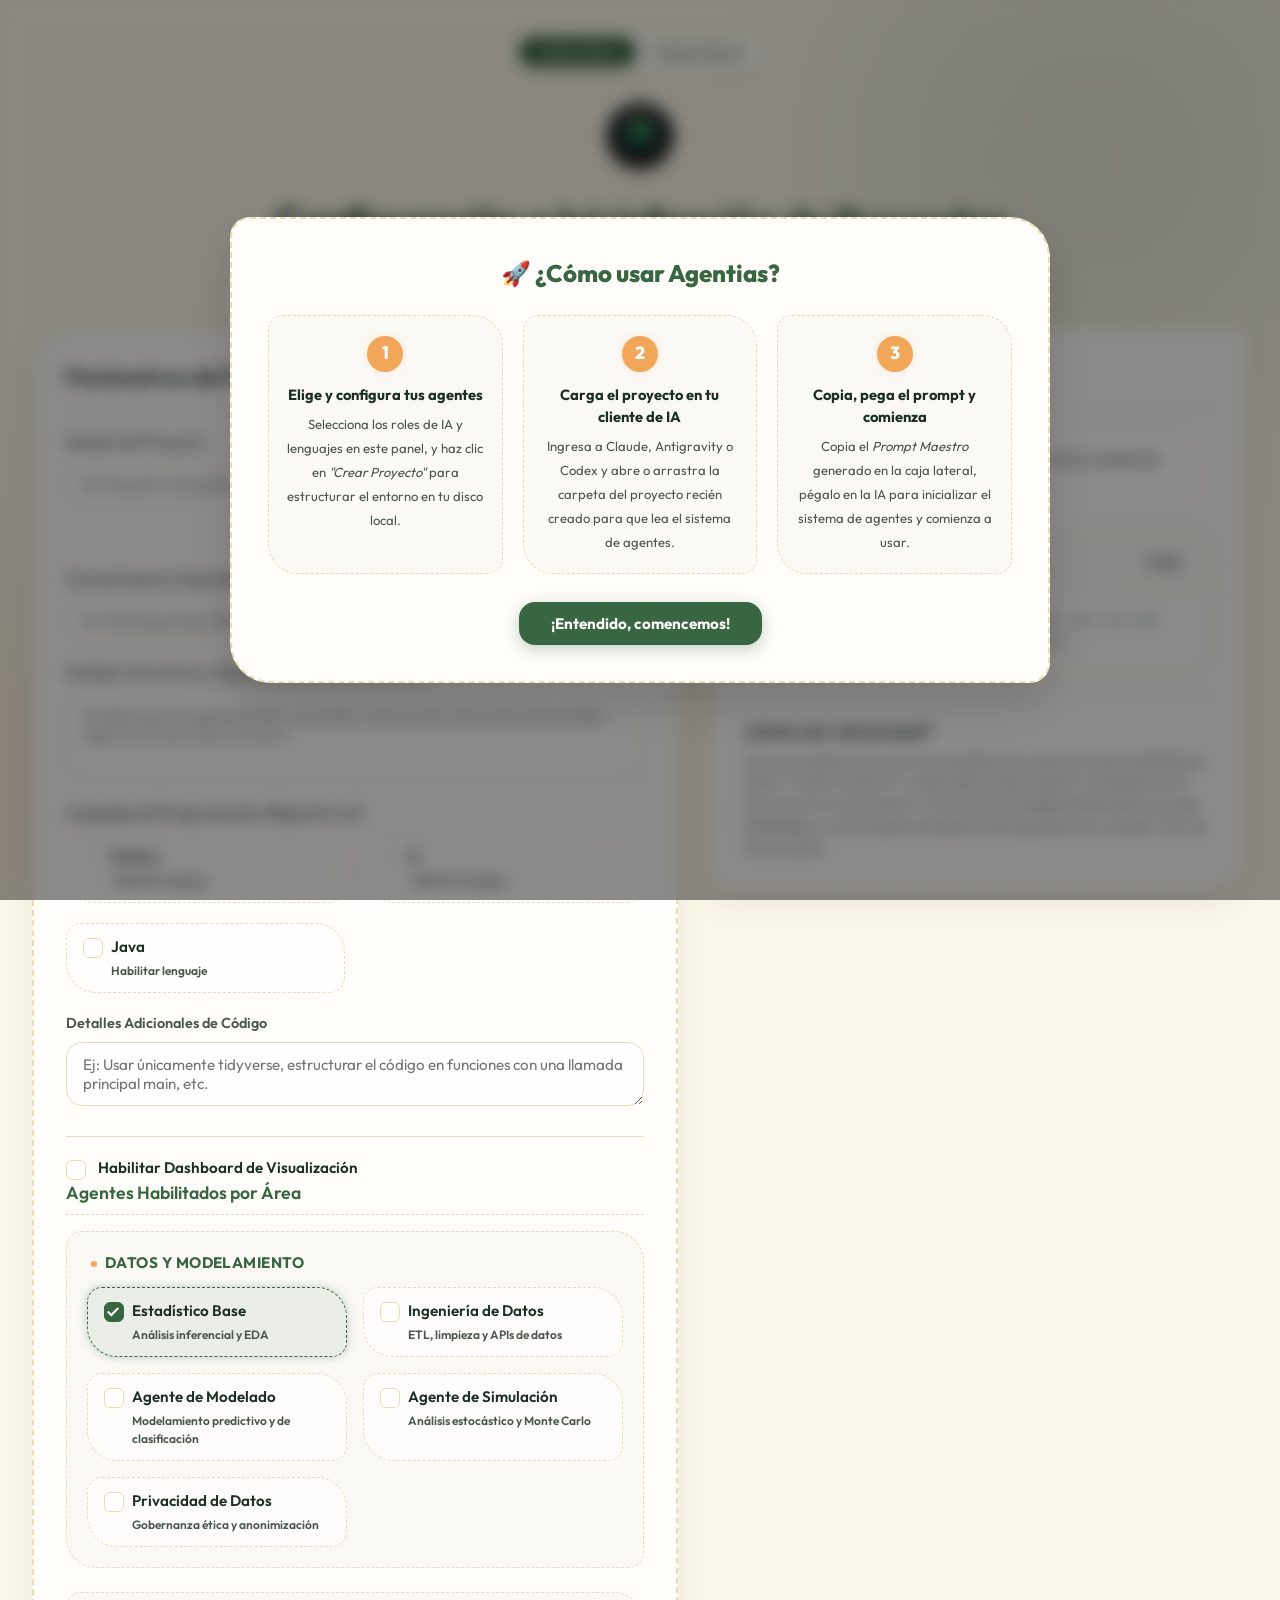
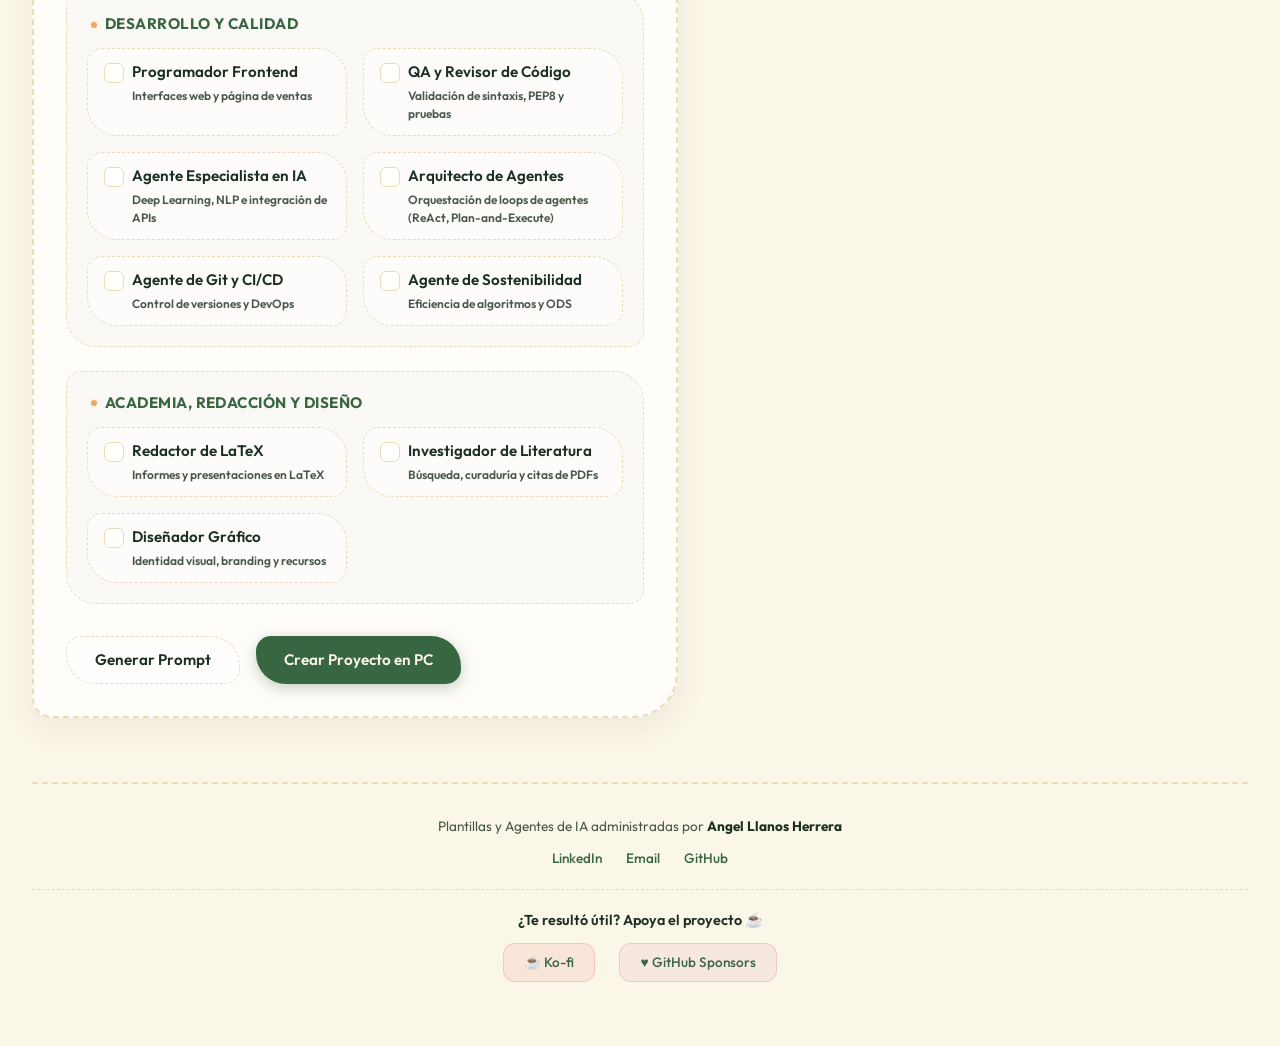
==== Agentias_Vault/Dashboard/index.html @ 869a4e35 "Agentias V3.7.0 - Marcha" ====
<!DOCTYPE html>
<html lang="es">

<head>
    <meta charset="UTF-8">
    <meta name="viewport" content="width=device-width, initial-scale=1.0">
    <title>Configurador del Sistema de Agentes e IA</title>
    <!-- Google Fonts -->
    <link rel="preconnect" href="https://fonts.googleapis.com">
    <link rel="preconnect" href="https://fonts.gstatic.com" crossorigin>
    <link
        href="https://fonts.googleapis.com/css2?family=Outfit:wght@300;400;500;600;700&family=Source+Code+Pro:wght@400;500&display=swap"
        rel="stylesheet">
    <link rel="icon" type="image/png" href="logo.png">
    <link rel="stylesheet" href="style.css">
</head>

<body>
    <div class="background-decor">
        <div class="glow-sphere sphere-1"></div>
        <div class="glow-sphere sphere-2"></div>
    </div>

    <main class="dashboard-container">
        <header class="dashboard-header animate-fade-in">
            <div class="theme-selector-container">
                <button type="button" id="btn-theme-light" class="theme-toggle-btn active">Cactus Claro</button>
                <button type="button" id="btn-theme-dark" class="theme-toggle-btn">Cactus Oscuro</button>
            </div>
            <div class="dashboard-logo-container">
                <img src="logo.png" alt="Agentias Logo" class="dashboard-logo">
            </div>
            <h1>Configuración e Inicialización de Proyectos</h1>
            <p>Diseña tu estructura de agentes, habilidades y expertises dinámicas en un solo clic.</p>
        </header>

        <div class="grid-layout">
            <!-- Columna Izquierda: Formulario -->
            <section class="card glass-card form-section animate-slide-up">
                <h2 class="section-title">Parámetros del Proyecto</h2>
                <form id="project-form">

                    <!-- Fila 1: Nombre y Ruta -->
                    <div class="form-row">
                        <div class="form-group">
                            <label for="project-name">Nombre del Proyecto</label>
                            <input type="text" id="project-name" placeholder="Ej: Proyecto_Estadistica" required>
                        </div>
                        <div class="form-group">
                            <label for="project-path">Ruta de Destino (Absoluta)</label>
                            <div class="input-with-btn">
                                <input type="text" id="project-path" placeholder="Ej: C:\Users\Usuario\Desktop"
                                    required>
                                <button type="button" id="btn-select-path" class="btn-input-action">Buscar...</button>
                            </div>
                            <span class="input-helper-text" style="font-size: 0.75rem; color: var(--text-secondary); display: block; margin-top: 0.35rem;">
                                * Nota: Si el buscador no aparece en primer plano, revisa si quedó minimizado en tu barra de tareas.
                            </span>
                        </div>
                    </div>

                    <!-- Fila 2: Área de Expertiz Dinámica -->
                    <div class="form-group">
                        <label for="area-name">Área de Expertiz Especializada (Opcional)</label>
                        <input type="text" id="area-name"
                            placeholder="Ej: Ciberseguridad, Bioquímica, Modelos Estadísticos Aplicados">
                    </div>
                    <div class="form-group">
                        <label for="area-details">Detalles, Directrices y Manuales de Referencia del Área</label>
                        <textarea id="area-details" rows="3"
                            placeholder="Detalla aquí las reglas del área, manuales, normativas o pautas clave que deba seguir la IA para este proyecto..."></textarea>
                    </div>

                    <!-- Fila 3: Configuración de Programación -->
                    <div class="form-group">
                        <label
                            style="font-size: 0.95rem; margin-bottom: 0.5rem; font-weight: 600; color: var(--text-secondary);">Lenguajes
                            de Programación (Elige de 0 a 2)</label>
                        <div class="languages-selection-container">
                            <!-- Python -->
                            <div class="lang-selection-item">
                                <div class="checkbox-wrapper">
                                    <input type="checkbox" id="lang-python" class="lang-checkbox" value="Python">
                                    <label for="lang-python">
                                        <strong>Python</strong>
                                        <span>Habilitar lenguaje</span>
                                    </label>
                                </div>
                                <div class="lang-format-group" id="format-group-python"
                                    style="display: none; margin-top: 0.5rem;">
                                    <label for="file-format-python"
                                        style="font-size: 0.75rem; margin-bottom: 0.25rem; font-weight: 600;">Formato de
                                        Archivo</label>
                                    <select id="file-format-python" class="lang-format-select">
                                        <option value=".ipynb">Jupyter Notebook (.ipynb)</option>
                                        <option value=".py">Script Puro (.py)</option>
                                    </select>
                                </div>
                            </div>

                            <!-- R -->
                            <div class="lang-selection-item">
                                <div class="checkbox-wrapper">
                                    <input type="checkbox" id="lang-r" class="lang-checkbox" value="R">
                                    <label for="lang-r">
                                        <strong>R</strong>
                                        <span>Habilitar lenguaje</span>
                                    </label>
                                </div>
                                <div class="lang-format-group" id="format-group-r"
                                    style="display: none; margin-top: 0.5rem;">
                                    <label for="file-format-r"
                                        style="font-size: 0.75rem; margin-bottom: 0.25rem; font-weight: 600;">Formato de
                                        Archivo</label>
                                    <select id="file-format-r" class="lang-format-select">
                                        <option value=".Rmd">RMarkdown (.Rmd)</option>
                                        <option value=".R">Script Puro (.R)</option>
                                    </select>
                                </div>
                            </div>

                            <!-- Java -->
                            <div class="lang-selection-item">
                                <div class="checkbox-wrapper">
                                    <input type="checkbox" id="lang-java" class="lang-checkbox" value="Java">
                                    <label for="lang-java">
                                        <strong>Java</strong>
                                        <span>Habilitar lenguaje</span>
                                    </label>
                                </div>
                            </div>
                        </div>
                    </div>

                    <div class="form-group">
                        <label for="coding-details">Detalles Adicionales de Código</label>
                        <textarea id="coding-details" rows="2"
                            placeholder="Ej: Usar únicamente tidyverse, estructurar el código en funciones con una llamada principal main, etc."></textarea>
                    </div>


                    <!-- Lógica de Dashboard Opcional -->
                    <div class="conditional-section">
                        <div class="checkbox-wrapper simple-check">
                            <input type="checkbox" id="dashboard-active">
                            <label for="dashboard-active"><strong>Habilitar Dashboard de Visualización</strong></label>
                        </div>
                        <div id="dashboard-fields" class="conditional-fields">
                            <div class="form-row">
                                <div class="form-group">
                                    <label for="dashboard-type">Tecnología de Dashboard</label>
                                    <select id="dashboard-type">
                                        <!-- Se rellenará dinámicamente según el lenguaje -->
                                        <option value="Dash">Dash (Python)</option>
                                    </select>
                                </div>
                            </div>
                        </div>
                    </div>

                    <!-- Fila 4: Selección de Agentes por Categorías -->
                    <div class="form-group agents-selection-container">
                        <label
                            style="font-size: 1.1rem; margin-bottom: 1rem; border-bottom: 1.5px dashed var(--border-color); padding-bottom: 0.5rem; color: var(--primary-color);">Agentes
                            Habilitados por Área</label>

                        <!-- Categoría 1: Datos y Modelamiento -->
                        <div class="agent-category-group">
                            <h4 class="category-group-title">Datos y Modelamiento</h4>
                            <div class="checkbox-grid">
                                <!-- Estadístico Base -->
                                <div class="checkbox-wrapper active-locked">
                                    <input type="checkbox" id="agent-stat" checked disabled>
                                    <label for="agent-stat">
                                        <strong>Estadístico Base</strong>
                                        <span>Análisis inferencial y EDA</span>
                                    </label>
                                </div>
                                <!-- Ingeniería de Datos -->
                                <div class="checkbox-wrapper">
                                    <input type="checkbox" id="agent-data-eng">
                                    <label for="agent-data-eng">
                                        <strong>Ingeniería de Datos</strong>
                                        <span>ETL, limpieza y APIs de datos</span>
                                    </label>
                                </div>
                                <!-- Agente de Modelado -->
                                <div class="checkbox-wrapper">
                                    <input type="checkbox" id="agent-model">
                                    <label for="agent-model">
                                        <strong>Agente de Modelado</strong>
                                        <span>Modelamiento predictivo y de clasificación</span>
                                    </label>
                                </div>
                                <!-- Agente de Simulación -->
                                <div class="checkbox-wrapper">
                                    <input type="checkbox" id="agent-simulation">
                                    <label for="agent-simulation">
                                        <strong>Agente de Simulación</strong>
                                        <span>Análisis estocástico y Monte Carlo</span>
                                    </label>
                                </div>
                                <!-- Privacidad de Datos -->
                                <div class="checkbox-wrapper">
                                    <input type="checkbox" id="agent-privacy">
                                    <label for="agent-privacy">
                                        <strong>Privacidad de Datos</strong>
                                        <span>Gobernanza ética y anonimización</span>
                                    </label>
                                </div>
                            </div>
                        </div>

                        <!-- Categoría 2: Desarrollo y Calidad -->
                        <div class="agent-category-group" style="margin-top: 1.5rem;">
                            <h4 class="category-group-title">Desarrollo y Calidad</h4>
                            <div class="checkbox-grid">
                                <!-- Programador Frontend -->
                                <div class="checkbox-wrapper">
                                    <input type="checkbox" id="agent-web">
                                    <label for="agent-web">
                                        <strong>Programador Frontend</strong>
                                        <span>Interfaces web y página de ventas</span>
                                    </label>
                                </div>
                                <!-- QA y Revisor de Código -->
                                <div class="checkbox-wrapper">
                                    <input type="checkbox" id="agent-qa">
                                    <label for="agent-qa">
                                        <strong>QA y Revisor de Código</strong>
                                        <span>Validación de sintaxis, PEP8 y pruebas</span>
                                    </label>
                                </div>
                                <!-- Agente Especialista en IA -->
                                <div class="checkbox-wrapper">
                                    <input type="checkbox" id="agent-ia">
                                    <label for="agent-ia">
                                        <strong>Agente Especialista en IA</strong>
                                        <span>Deep Learning, NLP e integración de APIs</span>
                                    </label>
                                </div>
                                <!-- Agente Arquitecto de Agentes -->
                                <div class="checkbox-wrapper">
                                    <input type="checkbox" id="agent-architect">
                                    <label for="agent-architect">
                                        <strong>Arquitecto de Agentes</strong>
                                        <span>Orquestación de loops de agentes (ReAct, Plan-and-Execute)</span>
                                    </label>
                                </div>
                                <!-- Agente de Git y CI/CD -->
                                <div class="checkbox-wrapper">
                                    <input type="checkbox" id="agent-git-cicd">
                                    <label for="agent-git-cicd">
                                        <strong>Agente de Git y CI/CD</strong>
                                        <span>Control de versiones y DevOps</span>
                                    </label>
                                </div>
                                <!-- Agente de Sostenibilidad -->
                                <div class="checkbox-wrapper">
                                    <input type="checkbox" id="agent-sustainability">
                                    <label for="agent-sustainability">
                                        <strong>Agente de Sostenibilidad</strong>
                                        <span>Eficiencia de algoritmos y ODS</span>
                                    </label>
                                </div>
                            </div>
                        </div>

                        <!-- Categoría 3: Academia, Redacción y Diseño -->
                        <div class="agent-category-group" style="margin-top: 1.5rem;">
                            <h4 class="category-group-title">Academia, Redacción y Diseño</h4>
                            <div class="checkbox-grid">
                                <!-- Redactor de LaTeX -->
                                <div class="checkbox-wrapper">
                                    <input type="checkbox" id="agent-latex">
                                    <label for="agent-latex">
                                        <strong>Redactor de LaTeX</strong>
                                        <span>Informes y presentaciones en LaTeX</span>
                                    </label>
                                </div>
                                <!-- Investigador de Literatura -->
                                <div class="checkbox-wrapper">
                                    <input type="checkbox" id="agent-research">
                                    <label for="agent-research">
                                        <strong>Investigador de Literatura</strong>
                                        <span>Búsqueda, curaduría y citas de PDFs</span>
                                    </label>
                                </div>
                                <!-- Diseñador Gráfico -->
                                <div class="checkbox-wrapper">
                                    <input type="checkbox" id="agent-design">
                                    <label for="agent-design">
                                        <strong>Diseñador Gráfico</strong>
                                        <span>Identidad visual, branding y recursos</span>
                                    </label>
                                </div>
                            </div>
                        </div>
                    </div>



                    <!-- Lógica Condicional: Selección de LaTeX -->
                    <div id="latex-section" class="conditional-section">
                        <label>Plantillas LaTeX a Copiar</label>
                        <div class="checkbox-grid">
                            <div class="checkbox-wrapper simple-check">
                                <input type="checkbox" id="latex-report" checked>
                                <label for="latex-report"><strong>Plantilla de Informe / Taller</strong></label>
                            </div>
                            <div class="checkbox-wrapper simple-check">
                                <input type="checkbox" id="latex-presentation">
                                <label for="latex-presentation"><strong>Plantilla de Presentación</strong></label>
                            </div>
                        </div>
                    </div>

                    <!-- Lógica Condicional: Arquitecto de Agentes (Solo si está activo) -->
                    <div id="architect-section" class="conditional-section">
                        <h3 class="section-title"
                            style="font-size: 1.1rem; border-bottom: none; margin-bottom: 0.5rem; padding-bottom: 0;">
                            Configuración de Orquestador de Loops</h3>
                        <div class="form-row">
                            <div class="form-group">
                                <label for="architect-loop-pattern">Patrón de Loop Activo</label>
                                <select id="architect-loop-pattern">
                                    <option value="Directo">Desactivado (Conversación Directa)</option>
                                    <option value="ReAct">ReAct (Pensamiento -> Acción -> Observación)</option>
                                    <option value="Plan-and-Execute">Plan-and-Execute (Planificar -> Ejecutar ->
                                        Refinar)</option>
                                    <option value="Supervisor-Evaluador">Supervisor + Evaluador (Garantía de Calidad
                                        Iterativa)</option>
                                </select>
                            </div>
                        </div>
                    </div>

                    <!-- Lógica Condicional: Modelos (Solo si el agente de modelado está activo) -->
                    <div id="modelado-section" class="conditional-section">
                        <div class="form-group">
                            <label for="modelado-models">Modelos Específicos a Utilizar</label>
                            <input type="text" id="modelado-models"
                                placeholder="Ej: XGBoost, Random Forest (separados por coma)"
                                value="XGBoost, Random Forest, LightGBM, Redes Neuronales">
                        </div>
                        <div class="form-group">
                            <label>Extensiones del Modelo</label>
                            <div class="checkbox-grid">
                                <div class="checkbox-wrapper simple-check">
                                    <input type="checkbox" id="agent-xai">
                                    <label for="agent-xai">
                                        <strong>Agente de Explicabilidad (XAI)</strong>
                                        <span>SHAP, LIME y relevancia</span>
                                    </label>
                                </div>
                                <div class="checkbox-wrapper simple-check">
                                    <input type="checkbox" id="agent-mlops">
                                    <label for="agent-mlops">
                                        <strong>Agente de MLOps</strong>
                                        <span>Empaquetado y APIs (Docker)</span>
                                    </label>
                                </div>
                            </div>
                        </div>
                    </div>

                    <!-- Lógica Condicional: Optuna (Solo si el agente de modelado está activo) -->
                    <div id="optuna-section" class="conditional-section">
                        <div class="checkbox-wrapper simple-check">
                            <input type="checkbox" id="optuna-active">
                            <label for="optuna-active"><strong>Activar Optimización con Optuna</strong></label>
                        </div>
                        <div id="optuna-fields" class="conditional-fields">
                            <div class="form-group">
                                <label for="optuna-details">Modelos Específicos y Lógica de Optimización</label>
                                <textarea id="optuna-details" rows="2"
                                    placeholder="Especifica los modelos (ej: XGBoost, Random Forest) y la métrica objetivo (ej: RMSE, accuracy, CV folds) a optimizar..."></textarea>
                            </div>
                        </div>
                    </div>





                    <!-- Fila 5: Botones de Acción -->
                    <div class="button-group">
                        <button type="button" id="btn-generate" class="btn btn-secondary">Generar Prompt</button>
                        <button type="submit" id="btn-create" class="btn btn-primary">Crear Proyecto en PC</button>
                    </div>
                </form>
            </section>

            <!-- Columna Derecha: Output y Prompt -->
            <section class="card glass-card output-section animate-slide-up-delayed">
                <h2 class="section-title">Resultado y Prompt Maestro</h2>

                <!-- Notificación del Sistema -->
                <div id="status-notification" class="notification info">
                    <p>Completa el formulario y genera el prompt o crea la carpeta de proyecto.</p>
                </div>

                <div class="prompt-box-wrapper">
                    <div class="prompt-header">
                        <span>Prompt de Activación consolidado para la IA:</span>
                        <button id="btn-copy" class="btn btn-tiny">Copiar</button>
                    </div>
                    <pre id="prompt-output"
                        class="prompt-code">El prompt maestro se visualizará aquí una vez que definas los parámetros de tu proyecto...</pre>
                </div>

                <div class="explanation-notes">
                    <h3>¿Cómo usar este prompt?</h3>
                    <p>Una vez creada la estructura de carpetas de tu nuevo proyecto (mediante el botón *"Crear
                        Proyecto"*), copia este prompt maestro y envíaselo a la IA para iniciar la conversación. La IA
                        asumirá inmediatamente todos los roles, habilidades y conocimientos de expertiz almacenados en
                        tu carpeta `/IA/` de forma nativa.</p>
                </div>
            </section>
        </div>
    </main>

    <footer class="dashboard-footer animate-fade-in">
        <p>Plantillas y Agentes de IA administradas por <strong>Angel Llanos Herrera</strong></p>
        <div class="dashboard-footer-links">
            <a href="https://www.linkedin.com/in/angel-llanos/" target="_blank">LinkedIn</a>
            <a href="mailto:angel.llanos.herrera@gmail.com">Email</a>
            <a href="https://github.com/AngelTLH" target="_blank">GitHub</a>
        </div>
        <div class="dashboard-footer-donate">
            <p>¿Te resultó útil? Apoya el proyecto ☕</p>
            <div class="dashboard-footer-links">
                <a href="https://ko-fi.com/angelllanos" target="_blank" class="donate-btn donate-kofi">☕ Ko-fi</a>
                <a href="https://github.com/sponsors/AngelTLH" target="_blank" class="donate-btn donate-github">♥ GitHub
                    Sponsors</a>
            </div>
        </div>
    </footer>

    <!-- Modal de Bienvenida con Guía de 3 Pasos -->
    <div id="welcome-modal" class="modal-overlay">
        <div class="modal-container">
            <h2 class="modal-title">🚀 ¿Cómo usar Agentias?</h2>
            <div class="modal-steps">
                <div class="modal-step">
                    <div class="modal-step-number">1</div>
                    <div class="modal-step-text">
                        <strong>Elige y configura tus agentes</strong>
                        <span>Selecciona los roles de IA y lenguajes en este panel, y haz clic en <em>"Crear
                                Proyecto"</em> para estructurar el entorno en tu disco local.</span>
                    </div>
                </div>
                <div class="modal-step">
                    <div class="modal-step-number">2</div>
                    <div class="modal-step-text">
                        <strong>Carga el proyecto en tu cliente de IA</strong>
                        <span>Ingresa a Claude, Antigravity o Codex y abre o arrastra la carpeta del proyecto recién
                            creado para que lea el sistema de agentes.</span>
                    </div>
                </div>
                <div class="modal-step">
                    <div class="modal-step-number">3</div>
                    <div class="modal-step-text">
                        <strong>Copia, pega el prompt y comienza</strong>
                        <span>Copia el <em>Prompt Maestro</em> generado en la caja lateral, pégalo en la IA para
                            inicializar el sistema de agentes y comienza a usar.</span>
                    </div>
                </div>
            </div>
            <div class="modal-footer">
                <button id="btn-close-modal" class="modal-btn">¡Entendido, comencemos!</button>
            </div>
        </div>
    </div>

    <script src="app.js"></script>
</body>

</html>
---- Agentias_Vault/Dashboard/style.css ----
/* --- SISTEMA DE DISEÑO --- */
:root {
    /* Por defecto: Lichen Spores (Claro) */
    --bg-color: #faf6e8;
    --card-bg: #fffdfa;
    --border-color: #e8ddb5;
    --text-primary: #1b3022;
    --text-secondary: #49584b;
    
    --primary-color: #386641;
    --primary-glow: rgba(56, 102, 65, 0.3);
    --accent-color: #f2a65a;
    --accent-glow: rgba(242, 166, 90, 0.2);
    
    --success-color: #2d6a4f;
    --error-color: #bc4749;
    --info-color: #b58900;
    
    --input-bg: rgba(255, 255, 255, 0.8);
    --input-text: #1b3022;
    --checkbox-bg: rgba(255, 255, 255, 0.5);
    --checkbox-active-bg: rgba(56, 102, 65, 0.08);
    --shadow-color: rgba(90, 80, 60, 0.08);
    --header-gradient: linear-gradient(135deg, #1b3022 0%, #386641 100%);
    --prompt-bg: #fffdfa;
    --prompt-text: #386641;
    
    --font-sans: 'Outfit', sans-serif;
    --font-mono: 'Source Code Pro', monospace;
    
    --border-radius: 40px 15px 45px 20px;
    --transition-smooth: all 0.3s cubic-bezier(0.16, 1, 0.3, 1);
}

/* --- RESET Y BASE --- */
* {
    box-sizing: border-box;
    margin: 0;
    padding: 0;
}

body {
    background-color: var(--bg-color);
    color: var(--text-primary);
    font-family: var(--font-sans);
    line-height: 1.5;
    min-height: 100vh;
    padding: 2rem;
    overflow-x: hidden;
    position: relative;
    transition: background-color 0.5s ease, color 0.3s ease;
}

/* Decoraciones de fondo */
.background-decor {
    position: fixed;
    top: 0;
    left: 0;
    width: 100%;
    height: 100%;
    z-index: -1;
    overflow: hidden;
    pointer-events: none;
}

.glow-sphere {
    position: absolute;
    border-radius: 50%;
    filter: blur(120px);
    opacity: 0.25;
}

.sphere-1 {
    width: 500px;
    height: 500px;
    background: radial-gradient(circle, var(--primary-color) 0%, transparent 70%);
    top: -10%;
    right: -5%;
}

.sphere-2 {
    width: 600px;
    height: 600px;
    background: radial-gradient(circle, var(--accent-color) 0%, transparent 70%);
    bottom: -20%;
    left: -10%;
}

/* --- CONTENEDOR PRINCIPAL --- */
.dashboard-container {
    max-width: 1300px;
    margin: 0 auto;
}

.dashboard-header {
    margin-bottom: 2.5rem;
    text-align: center;
}

.dashboard-logo-container {
    margin-bottom: 1rem;
    display: flex;
    justify-content: center;
}

.dashboard-logo {
    width: 80px;
    height: 80px;
    object-fit: contain;
    border-radius: 50%;
    border: 2px dashed var(--border-color);
    padding: 4px;
    background: var(--card-bg);
    box-shadow: 0 4px 15px var(--shadow-color);
    transition: var(--transition-smooth);
}

.dashboard-logo:hover {
    transform: rotate(15deg) scale(1.05);
    border-color: var(--primary-color);
    box-shadow: 0 6px 20px var(--primary-glow);
}

/* --- SELECTOR DE TEMA --- */
.theme-selector-container {
    display: inline-flex;
    background: var(--checkbox-bg);
    border: 1.5px dashed var(--border-color);
    border-radius: 30px;
    padding: 0.25rem;
    margin-bottom: 1.5rem;
    box-shadow: 0 4px 10px rgba(0, 0, 0, 0.05);
}

.theme-toggle-btn {
    font-family: var(--font-sans);
    font-size: 0.8rem;
    font-weight: 600;
    padding: 0.45rem 1.25rem;
    border-radius: 20px;
    border: none;
    background: transparent;
    color: var(--text-secondary);
    cursor: pointer;
    transition: var(--transition-smooth);
}

.theme-toggle-btn.active {
    background: var(--primary-color);
    color: var(--bg-color);
}

.dashboard-header h1 {
    font-size: 2.5rem;
    font-weight: 700;
    letter-spacing: -0.03em;
    background: var(--header-gradient);
    -webkit-background-clip: text;
    -webkit-text-fill-color: transparent;
    margin-bottom: 0.5rem;
}

.dashboard-header p {
    color: var(--text-secondary);
    font-size: 1.1rem;
}

.grid-layout {
    display: grid;
    grid-template-columns: 1.2fr 1fr;
    gap: 2rem;
    align-items: start;
}

@media (max-width: 1024px) {
    .grid-layout {
        grid-template-columns: 1fr;
    }
}

/* --- ESTILO DE TARJETAS (BIO-TECH ORGANIC) --- */
.card {
    background: var(--card-bg);
    border: 2.5px dashed var(--border-color);
    border-radius: var(--border-radius);
    padding: 2rem;
    box-shadow: 0 10px 30px var(--shadow-color);
    backdrop-filter: blur(16px);
    -webkit-backdrop-filter: blur(16px);
    transition: var(--transition-smooth);
}

.section-title {
    font-size: 1.4rem;
    font-weight: 600;
    margin-bottom: 1.5rem;
    border-bottom: 2px dashed var(--border-color);
    padding-bottom: 0.75rem;
    color: var(--text-primary);
}

/* --- FORMULARIO Y CONTROLES --- */
.form-group {
    margin-bottom: 1.25rem;
}

.form-row {
    display: grid;
    grid-template-columns: 1fr 1fr;
    gap: 1.25rem;
}

@media (max-width: 640px) {
    .form-row {
        grid-template-columns: 1fr;
    }
}

label {
    display: block;
    font-size: 0.9rem;
    font-weight: 600;
    margin-bottom: 0.5rem;
    color: var(--text-secondary);
}

input[type="text"],
select,
textarea {
    width: 100%;
    background: var(--input-bg);
    border: 1.5px solid var(--border-color);
    border-radius: 16px;
    padding: 0.75rem 1rem;
    color: var(--input-text);
    font-family: var(--font-sans);
    font-size: 0.95rem;
    transition: var(--transition-smooth);
}

input[type="text"]:focus,
select:focus,
textarea:focus {
    outline: none;
    border-color: var(--primary-color);
    box-shadow: 0 0 0 3px var(--primary-glow);
    background: var(--card-bg);
}

textarea {
    resize: vertical;
}

/* --- CHECKBOX GRID --- */
.checkbox-grid {
    display: grid;
    grid-template-columns: repeat(auto-fill, minmax(220px, 1fr));
    gap: 1rem;
    margin-top: 0.5rem;
}

.checkbox-wrapper {
    position: relative;
    display: flex;
    align-items: flex-start;
    background: var(--checkbox-bg);
    border: 1.5px dashed var(--border-color);
    border-radius: 15px 30px;
    padding: 0.75rem 1rem;
    cursor: pointer;
    transition: var(--transition-smooth);
}

.checkbox-wrapper:hover {
    border-color: var(--primary-color);
    background: var(--card-bg);
}

.checkbox-wrapper input[type="checkbox"] {
    position: absolute;
    opacity: 0;
    cursor: pointer;
    height: 0;
    width: 0;
}

.checkbox-wrapper label {
    display: flex;
    flex-direction: column;
    margin-bottom: 0;
    cursor: pointer;
    padding-left: 1.75rem;
    position: relative;
    user-select: none;
}

/* Indicador personalizado del checkbox */
.checkbox-wrapper label::before {
    content: '';
    position: absolute;
    left: 0;
    top: 2px;
    height: 18px;
    width: 18px;
    background: var(--input-bg);
    border: 1.5px solid var(--border-color);
    border-radius: 6px;
    transition: var(--transition-smooth);
}

.checkbox-wrapper input[type="checkbox"]:checked ~ label::before {
    background-color: var(--primary-color);
    border-color: var(--primary-color);
}

.checkbox-wrapper label::after {
    content: '';
    position: absolute;
    left: 6px;
    top: 5px;
    width: 4px;
    height: 9px;
    border: solid #ffffff;
    border-width: 0 2px 2px 0;
    transform: rotate(45deg) scale(0);
    transition: var(--transition-smooth);
}

.checkbox-wrapper input[type="checkbox"]:checked ~ label::after {
    transform: rotate(45deg) scale(1);
}

.checkbox-wrapper label strong {
    font-size: 0.95rem;
    font-weight: 600;
    color: var(--text-primary);
}

.checkbox-wrapper label span {
    font-size: 0.75rem;
    color: var(--text-secondary);
    margin-top: 0.2rem;
}

/* Efecto cuando está seleccionado */
.checkbox-wrapper:has(input[type="checkbox"]:checked) {
    border-color: var(--primary-color);
    background: var(--checkbox-active-bg);
    box-shadow: 0 0 10px var(--primary-glow);
}

/* Agente estadístico bloqueado activo */
.checkbox-wrapper.active-locked {
    border-color: var(--primary-color);
    background: var(--checkbox-active-bg);
    cursor: not-allowed;
}
.checkbox-wrapper.active-locked label::before {
    background-color: var(--primary-color);
    border-color: var(--primary-color);
}
.checkbox-wrapper.active-locked label::after {
    transform: rotate(45deg) scale(1);
}

/* --- SECCIONES CONDICIONALES --- */
.conditional-section {
    border-top: 1px solid var(--border-color);
    padding-top: 1.25rem;
    margin-top: 1.5rem;
}

.checkbox-wrapper.simple-check {
    border: none;
    background: transparent;
    padding: 0;
}
.checkbox-wrapper.simple-check label {
    padding-left: 2rem;
}
.checkbox-wrapper.simple-check label::before {
    top: 3px;
}
.checkbox-wrapper.simple-check label::after {
    top: 6px;
    left: 6px;
}
.checkbox-wrapper.simple-check:hover {
    background: transparent;
}

.conditional-fields {
    max-height: 0;
    overflow: hidden;
    opacity: 0;
    transition: all 0.4s cubic-bezier(0.16, 1, 0.3, 1);
    margin-top: 0;
}

.conditional-fields.show {
    max-height: 200px;
    opacity: 1;
    margin-top: 1rem;
}

/* --- BOTONES --- */
.button-group {
    display: flex;
    gap: 1rem;
    margin-top: 2rem;
}

.btn {
    font-family: var(--font-sans);
    font-size: 0.95rem;
    font-weight: 600;
    padding: 0.85rem 1.75rem;
    border-radius: 8px;
    border: none;
    cursor: pointer;
    transition: var(--transition-smooth);
}

.btn-primary {
    background: var(--primary-color);
    color: var(--bg-color);
    box-shadow: 0 4px 15px var(--primary-glow);
    border-radius: 15px 30px;
}

.btn-primary:hover {
    transform: translateY(-2px);
    box-shadow: 0 6px 20px var(--primary-glow);
}

.btn-secondary {
    background: var(--checkbox-bg);
    color: var(--text-primary);
    border: 1.5px dashed var(--border-color);
    border-radius: 15px 30px;
}

.btn-secondary:hover {
    background: var(--card-bg);
    border-color: var(--primary-color);
}

.btn-tiny {
    font-size: 0.75rem;
    padding: 0.35rem 0.75rem;
    border-radius: 20px;
    background: var(--checkbox-bg);
    border: 1.5px dashed var(--border-color);
    color: var(--text-primary);
}

.btn-tiny:hover {
    background: var(--card-bg);
    border-color: var(--primary-color);
}

/* --- SECCIÓN DE SALIDA --- */
.notification {
    border-radius: 15px 30px;
    padding: 1rem;
    font-size: 0.9rem;
    margin-bottom: 1.5rem;
    border: 1.5px dashed var(--border-color);
}

.notification.info {
    background: var(--checkbox-bg);
    border-color: var(--border-color);
    color: var(--text-primary);
}

.notification.success {
    background: rgba(16, 185, 129, 0.08);
    border-color: rgba(16, 185, 129, 0.2);
    color: var(--success-color);
}

.notification.error {
    background: rgba(239, 68, 68, 0.08);
    border-color: rgba(239, 68, 68, 0.2);
    color: var(--error-color);
}

.prompt-box-wrapper {
    background: var(--prompt-bg);
    border: 2px dashed var(--border-color);
    border-radius: 20px 10px 20px 10px;
    overflow: hidden;
    margin-bottom: 1.5rem;
}

.prompt-header {
    background: rgba(0, 0, 0, 0.02);
    border-bottom: 2px dashed var(--border-color);
    padding: 0.75rem 1rem;
    display: flex;
    justify-content: space-between;
    align-items: center;
    font-size: 0.85rem;
    font-weight: 600;
    color: var(--text-primary);
}

.prompt-code {
    padding: 1.25rem;
    font-family: var(--font-mono);
    font-size: 0.85rem;
    color: var(--prompt-text);
    overflow-x: auto;
    white-space: pre-wrap;
    max-height: 350px;
    overflow-y: auto;
}

.explanation-notes {
    border-top: 2px dashed var(--border-color);
    padding-top: 1.25rem;
    margin-top: 1.5rem;
}

.explanation-notes h3 {
    font-size: 1rem;
    font-weight: 700;
    margin-bottom: 0.5rem;
    color: var(--text-primary);
}

.explanation-notes p {
    font-size: 0.85rem;
    color: var(--text-secondary);
    line-height: 1.6;
}

/* --- ANIMACIONES --- */
@keyframes fadeIn {
    from { opacity: 0; }
    to { opacity: 1; }
}

@keyframes slideUp {
    from {
        opacity: 0;
        transform: translateY(20px);
    }
    to {
        opacity: 1;
        transform: translateY(0);
    }
}

.animate-fade-in {
    animation: fadeIn 0.8s ease-out;
}

.animate-slide-up {
    animation: slideUp 0.8s cubic-bezier(0.16, 1, 0.3, 1) forwards;
}

.animate-slide-up-delayed {
    opacity: 0;
    animation: slideUp 0.8s cubic-bezier(0.16, 1, 0.3, 1) forwards;
    animation-delay: 0.2s;
}

/* --- FOOTER DE AUTOR --- */
.dashboard-footer {
    margin-top: 4rem;
    text-align: center;
    font-size: 0.85rem;
    color: var(--text-secondary);
    border-top: 2px dashed var(--border-color);
    padding-top: 2rem;
    padding-bottom: 2rem;
}

.dashboard-footer p {
    margin-bottom: 0.75rem;
}

.dashboard-footer strong {
    color: var(--text-primary);
}

.dashboard-footer-links {
    display: flex;
    justify-content: center;
    gap: 1.5rem;
}

.dashboard-footer-links a {
    color: var(--primary-color);
    text-decoration: none;
    font-weight: 500;
    transition: var(--transition-smooth);
}

.dashboard-footer-links a:hover {
    color: var(--accent-color);
    transform: translateY(-1px);
}

.dashboard-footer-donate {
    margin-top: 1.25rem;
    padding-top: 1.25rem;
    border-top: 1.5px dashed var(--border-color);
}

.dashboard-footer-donate p {
    font-size: 0.9rem;
    font-weight: 600;
    color: var(--text-primary);
    margin-bottom: 0.75rem;
}

.donate-btn {
    display: inline-flex;
    align-items: center;
    gap: 0.35rem;
    padding: 0.5rem 1.25rem;
    border-radius: 12px;
    font-weight: 700;
    font-size: 0.85rem;
    text-decoration: none;
    transition: var(--transition-smooth);
}

.donate-kofi {
    background: rgba(255, 94, 91, 0.1);
    color: #ff5e5b;
    border: 1.5px solid rgba(255, 94, 91, 0.25);
}

.donate-kofi:hover {
    background: rgba(255, 94, 91, 0.18);
    border-color: #ff5e5b;
    transform: translateY(-2px);
    color: #ff5e5b;
}

.donate-github {
    background: rgba(219, 97, 162, 0.1);
    color: #db61a2;
    border: 1.5px solid rgba(219, 97, 162, 0.25);
}

.donate-github:hover {
    background: rgba(219, 97, 162, 0.18);
    border-color: #db61a2;
    transform: translateY(-2px);
    color: #db61a2;
}

/* --- CAMPO CON BOTÓN INTEGRADO --- */
.input-with-btn {
    display: flex;
    gap: 0.5rem;
}

.btn-input-action {
    font-family: var(--font-sans);
    font-size: 0.85rem;
    font-weight: 700;
    padding: 0.75rem 1.25rem;
    border-radius: 16px;
    border: 1.5px dashed var(--border-color);
    background: var(--checkbox-bg);
    color: var(--text-primary);
    cursor: pointer;
    transition: var(--transition-smooth);
    white-space: nowrap;
}

.btn-input-action:hover {
    background: var(--card-bg);
    border-color: var(--primary-color);
}

/* --- ESTILOS DE CATEGORÍAS DE AGENTES --- */
.agent-category-group {
    margin-bottom: 1.5rem;
    background: rgba(0, 0, 0, 0.015);
    border: 1.5px dashed var(--border-color);
    border-radius: 15px 30px;
    padding: 1.25rem;
    transition: var(--transition-smooth);
}

.agent-category-group:hover {
    background: rgba(0, 0, 0, 0.03);
    border-color: var(--primary-color);
}

.category-group-title {
    font-size: 0.95rem;
    font-weight: 700;
    color: var(--primary-color);
    margin-bottom: 0.75rem;
    padding-left: 0.25rem;
    display: flex;
    align-items: center;
    text-transform: uppercase;
    letter-spacing: 0.03em;
}

.category-group-title::before {
    content: '';
    display: inline-block;
    width: 6px;
    height: 6px;
    background-color: var(--accent-color);
    border-radius: 50%;
    margin-right: 0.5rem;
    box-shadow: 0 0 6px var(--accent-glow);
}

/* --- MULTIPLE LANGUAGES SELECTION --- */
.languages-selection-container {
    display: grid;
    grid-template-columns: repeat(auto-fit, minmax(200px, 1fr));
    gap: 1.25rem;
    margin-top: 0.5rem;
    margin-bottom: 0.5rem;
}

.lang-selection-item {
    display: flex;
    flex-direction: column;
    gap: 0.5rem;
}

.lang-format-group {
    background: rgba(0, 0, 0, 0.015);
    border: 1.5px dashed var(--border-color);
    border-radius: 12px;
    padding: 0.75rem;
    transition: var(--transition-smooth);
}

.lang-format-group label {
    font-size: 0.75rem !important;
    text-transform: uppercase;
    letter-spacing: 0.05em;
    color: var(--text-secondary);
    margin-bottom: 0.25rem;
}

.lang-format-select {
    padding: 0.45rem 0.75rem !important;
    font-size: 0.85rem !important;
    border-radius: 8px !important;
}

/* --- MODAL DE BIENVENIDA --- */
.modal-overlay {
    position: fixed;
    top: 0;
    left: 0;
    width: 100%;
    height: 100%;
    background: rgba(0, 0, 0, 0.45);
    backdrop-filter: blur(8px);
    display: flex;
    justify-content: center;
    align-items: center;
    z-index: 1000;
    opacity: 0;
    visibility: hidden;
    transition: opacity 0.4s ease, visibility 0.4s ease;
}

.modal-overlay.active {
    opacity: 1;
    visibility: visible;
}

.modal-container {
    background: var(--card-bg);
    border: 2.5px dashed var(--border-color);
    border-radius: 20px 40px;
    padding: 2.25rem;
    max-width: 820px;
    width: 92%;
    box-shadow: 0 20px 50px rgba(0, 0, 0, 0.15);
    transform: scale(0.9);
    transition: transform 0.4s cubic-bezier(0.16, 1, 0.3, 1);
}

.modal-overlay.active .modal-container {
    transform: scale(1);
}

.modal-title {
    font-size: 1.5rem;
    font-weight: 800;
    color: var(--primary-color);
    margin-bottom: 1.5rem;
    text-align: center;
    display: flex;
    justify-content: center;
    align-items: center;
    gap: 0.5rem;
}

.modal-steps {
    display: grid;
    grid-template-columns: repeat(3, 1fr);
    gap: 1.25rem;
    margin-bottom: 1.75rem;
}

.modal-step {
    display: flex;
    flex-direction: column;
    align-items: center;
    text-align: center;
    gap: 0.75rem;
    background: rgba(0, 0, 0, 0.015);
    border: 1.5px dashed var(--border-color);
    border-radius: 15px 30px;
    padding: 1.25rem 1rem;
    transition: var(--transition-smooth);
}

.modal-step:hover {
    background: rgba(0, 0, 0, 0.03);
    border-color: var(--primary-color);
}

.modal-step-number {
    background: var(--accent-color);
    color: var(--card-bg);
    font-weight: 800;
    width: 36px;
    height: 36px;
    border-radius: 50%;
    display: flex;
    justify-content: center;
    align-items: center;
    flex-shrink: 0;
    font-size: 1.1rem;
    box-shadow: 0 0 12px var(--accent-glow);
}

.modal-step-text strong {
    color: var(--text-primary);
    display: block;
    margin-bottom: 0.35rem;
    font-size: 0.92rem;
}

.modal-step-text span {
    color: var(--text-secondary);
    font-size: 0.82rem;
    line-height: 1.5;
}

.modal-footer {
    display: flex;
    justify-content: center;
}

.modal-btn {
    font-family: var(--font-sans);
    font-size: 0.95rem;
    font-weight: 700;
    padding: 0.75rem 2rem;
    border-radius: 16px;
    border: none;
    background: var(--primary-color);
    color: var(--card-bg);
    cursor: pointer;
    box-shadow: 0 4px 15px var(--primary-glow);
    transition: var(--transition-smooth);
}

.modal-btn:hover {
    background: var(--accent-color);
    box-shadow: 0 4px 15px var(--accent-glow);
    transform: translateY(-2px);
}

@media (max-width: 700px) {
    .modal-steps {
        grid-template-columns: 1fr;
    }
}
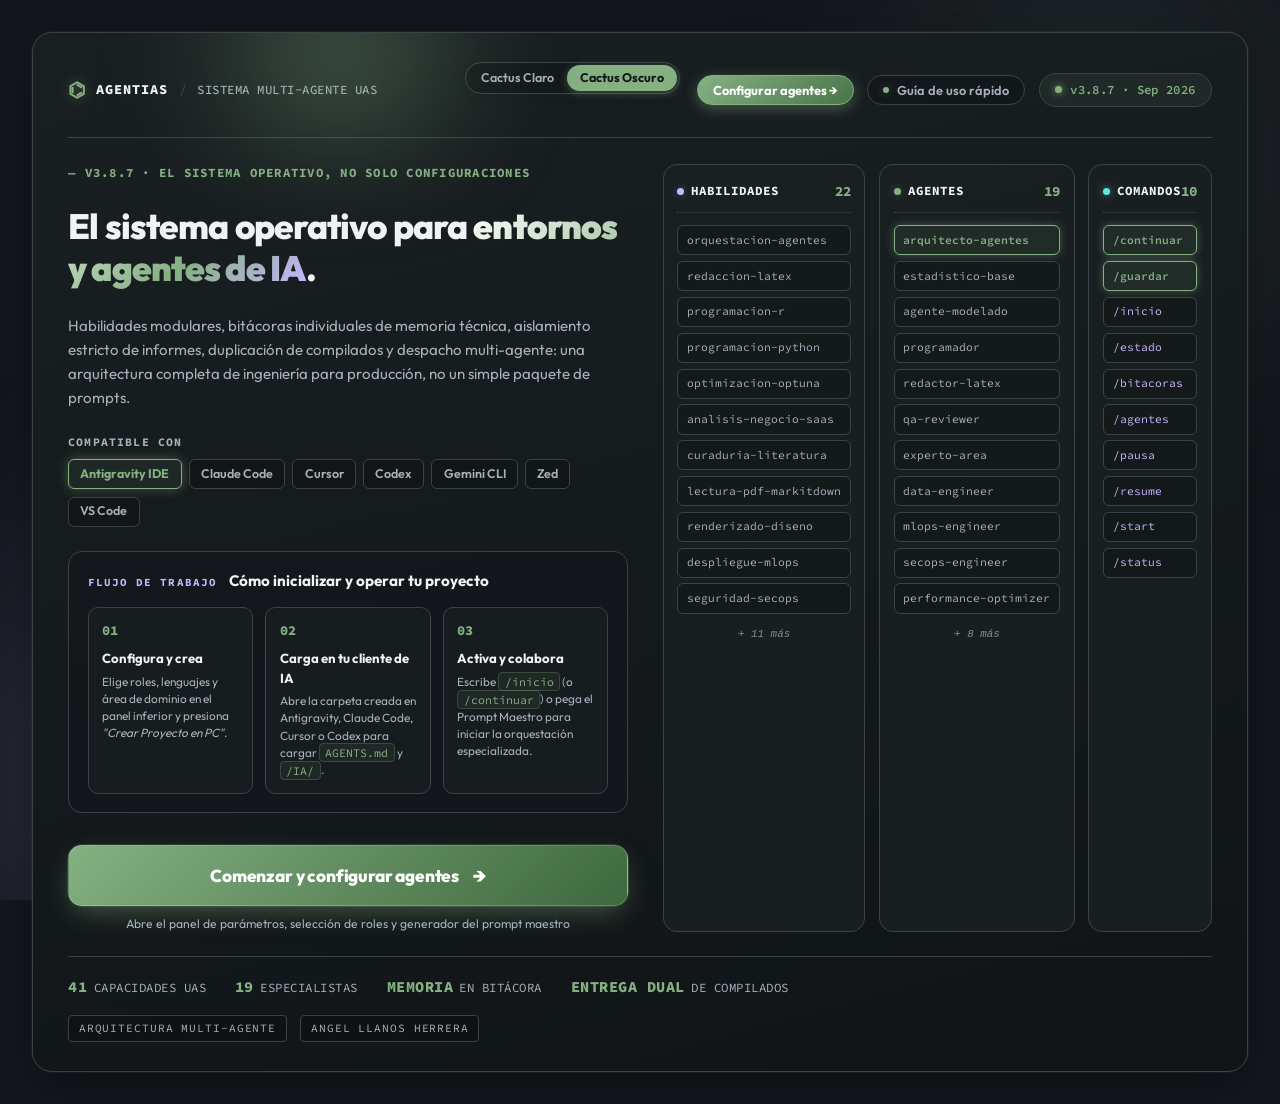
==== commit 69a2b0d7: "Agentias V3.8.7 - Actualización y nuevas configuraciones" ====
--- a/Agentias_Vault/Dashboard/index.html
+++ b/Agentias_Vault/Dashboard/index.html
@@ -22,10 +22,207 @@
     </div>
 
     <main class="dashboard-container">
+        <!-- Vista 1: Pantalla Principal (Centro de Mando Full Screen) -->
+        <div id="view-hero" class="dashboard-view active-view">
+            <section class="hero-overview-panel animate-slide-up">
+                <!-- Barra Superior del Panel -->
+                <div class="hero-top-bar">
+                    <div class="hero-brand">
+                        <span class="hero-brand-symbol">⌬</span>
+                        <span class="hero-brand-name">AGENTIAS</span>
+                        <span class="hero-brand-sep">/</span>
+                        <span class="hero-brand-sub">SISTEMA MULTI-AGENTE UAS</span>
+                    </div>
+                    <div class="hero-top-actions">
+                        <div class="theme-selector-container hero-theme-toggle">
+                            <button type="button" id="btn-theme-light-hero" class="theme-toggle-btn btn-theme-light">Cactus Claro</button>
+                            <button type="button" id="btn-theme-dark-hero" class="theme-toggle-btn btn-theme-dark active">Cactus Oscuro</button>
+                        </div>
+                        <button type="button" id="btn-enter-configurator-top" class="hero-action-btn hero-action-btn-primary">
+                            Configurar agentes &rarr;
+                        </button>
+                        <button type="button" id="btn-open-guide" class="hero-action-btn">
+                            <span class="hero-action-dot"></span>
+                            Guía de uso rápido
+                        </button>
+                        <div class="hero-version-badge">
+                            <span class="pulsing-dot"></span>
+                            v3.8.7 · Sep 2026
+                        </div>
+                    </div>
+                </div>
+
+            <!-- Contenido Principal Dividido -->
+            <div class="hero-main-layout">
+                <!-- Columna Izquierda: Manifiesto y Flujo Paso a Paso -->
+                <div class="hero-manifesto-col">
+                    <div class="hero-tagline">— V3.8.7 · EL SISTEMA OPERATIVO, NO SOLO CONFIGURACIONES</div>
+                    <h1 class="hero-title">El sistema operativo para <span class="hero-accent">entornos y agentes de IA</span>.</h1>
+                    <p class="hero-description">
+                        Habilidades modulares, bitácoras individuales de memoria técnica, aislamiento estricto de informes, duplicación de compilados y despacho multi-agente: una arquitectura completa de ingeniería para producción, no un simple paquete de prompts.
+                    </p>
+
+                    <!-- Compatibilidad de Ejecución -->
+                    <div class="hero-compat-section">
+                        <span class="hero-compat-label">COMPATIBLE CON</span>
+                        <div class="hero-compat-badges">
+                            <span class="compat-badge active">Antigravity IDE</span>
+                            <span class="compat-badge">Claude Code</span>
+                            <span class="compat-badge">Cursor</span>
+                            <span class="compat-badge">Codex</span>
+                            <span class="compat-badge">Gemini CLI</span>
+                            <span class="compat-badge">Zed</span>
+                            <span class="compat-badge">VS Code</span>
+                        </div>
+                    </div>
+
+                    <!-- Flujo Paso a Paso Integrado -->
+                    <div class="hero-steps-section">
+                        <div class="hero-steps-header">
+                            <span class="hero-steps-tag">FLUJO DE TRABAJO</span>
+                            <h3>Cómo inicializar y operar tu proyecto</h3>
+                        </div>
+                        <div class="hero-steps-grid">
+                            <div class="hero-step-card">
+                                <div class="hero-step-badge">01</div>
+                                <div class="hero-step-info">
+                                    <strong>Configura y crea</strong>
+                                    <p>Elige roles, lenguajes y área de dominio en el panel inferior y presiona <em>"Crear Proyecto en PC"</em>.</p>
+                                </div>
+                            </div>
+                            <div class="hero-step-card">
+                                <div class="hero-step-badge">02</div>
+                                <div class="hero-step-info">
+                                    <strong>Carga en tu cliente de IA</strong>
+                                    <p>Abre la carpeta creada en Antigravity, Claude Code, Cursor o Codex para cargar <code>AGENTS.md</code> y <code>/IA/</code>.</p>
+                                </div>
+                            </div>
+                            <div class="hero-step-card">
+                                <div class="hero-step-badge">03</div>
+                                <div class="hero-step-info">
+                                    <strong>Activa y colabora</strong>
+                                    <p>Escribe <code>/inicio</code> (o <code>/continuar</code>) o pega el Prompt Maestro para iniciar la orquestación especializada.</p>
+                                </div>
+                            </div>
+                        </div>
+                    </div>
+
+                    <!-- Botón de Entrada Principal al Configurador -->
+                    <div class="hero-cta-container">
+                        <button type="button" id="btn-enter-configurator" class="hero-cta-btn">
+                            <span>Comenzar y configurar agentes</span>
+                            <span class="hero-cta-arrow">&rarr;</span>
+                        </button>
+                        <span class="hero-cta-hint">Abre el panel de parámetros, selección de roles y generador del prompt maestro</span>
+                    </div>
+                </div>
+
+                <!-- Columna Derecha: Catálogo Tecnológico (3 Columnas de la imagen) -->
+                <div class="hero-catalog-col">
+                    <div class="catalog-cards-grid">
+                        <!-- Columna 1: Habilidades -->
+                        <div class="catalog-card">
+                            <div class="catalog-header">
+                                <span class="catalog-indicator-dot dot-amber"></span>
+                                <span class="catalog-title">HABILIDADES</span>
+                                <span class="catalog-badge-count">22</span>
+                            </div>
+                            <div class="catalog-items-list">
+                                <div class="catalog-item">orquestacion-agentes</div>
+                                <div class="catalog-item">redaccion-latex</div>
+                                <div class="catalog-item">programacion-r</div>
+                                <div class="catalog-item">programacion-python</div>
+                                <div class="catalog-item">optimizacion-optuna</div>
+                                <div class="catalog-item">analisis-negocio-saas</div>
+                                <div class="catalog-item">curaduria-literatura</div>
+                                <div class="catalog-item">lectura-pdf-markitdown</div>
+                                <div class="catalog-item">renderizado-diseno</div>
+                                <div class="catalog-item">despliegue-mlops</div>
+                                <div class="catalog-item">seguridad-secops</div>
+                                <div class="catalog-item item-more">+ 11 más</div>
+                            </div>
+                        </div>
+
+                        <!-- Columna 2: Agentes -->
+                        <div class="catalog-card">
+                            <div class="catalog-header">
+                                <span class="catalog-indicator-dot dot-emerald"></span>
+                                <span class="catalog-title">AGENTES</span>
+                                <span class="catalog-badge-count">19</span>
+                            </div>
+                            <div class="catalog-items-list">
+                                <div class="catalog-item item-highlight">arquitecto-agentes</div>
+                                <div class="catalog-item">estadistico-base</div>
+                                <div class="catalog-item">agente-modelado</div>
+                                <div class="catalog-item">programador</div>
+                                <div class="catalog-item">redactor-latex</div>
+                                <div class="catalog-item">qa-reviewer</div>
+                                <div class="catalog-item">experto-area</div>
+                                <div class="catalog-item">data-engineer</div>
+                                <div class="catalog-item">mlops-engineer</div>
+                                <div class="catalog-item">secops-engineer</div>
+                                <div class="catalog-item">performance-optimizer</div>
+                                <div class="catalog-item item-more">+ 8 más</div>
+                            </div>
+                        </div>
+
+                        <!-- Columna 3: Comandos Rápidos -->
+                        <div class="catalog-card">
+                            <div class="catalog-header">
+                                <span class="catalog-indicator-dot dot-copper"></span>
+                                <span class="catalog-title">COMANDOS</span>
+                                <span class="catalog-badge-count">10</span>
+                            </div>
+                            <div class="catalog-items-list">
+                                <div class="catalog-item item-command item-highlight">/continuar</div>
+                                <div class="catalog-item item-command item-highlight">/guardar</div>
+                                <div class="catalog-item item-command">/inicio</div>
+                                <div class="catalog-item item-command">/estado</div>
+                                <div class="catalog-item item-command">/bitacoras</div>
+                                <div class="catalog-item item-command">/agentes</div>
+                                <div class="catalog-item item-command">/pausa</div>
+                                <div class="catalog-item item-command">/resume</div>
+                                <div class="catalog-item item-command">/start</div>
+                                <div class="catalog-item item-command">/status</div>
+                            </div>
+                        </div>
+                    </div>
+                </div>
+            </div>
+
+            <!-- Barra Inferior de Telemetría -->
+            <div class="hero-telemetry-bar">
+                <div class="telemetry-left">
+                    <span class="telemetry-item"><strong>41</strong> CAPACIDADES UAS</span>
+                    <span class="telemetry-item"><strong>19</strong> ESPECIALISTAS</span>
+                    <span class="telemetry-item"><strong>MEMORIA</strong> EN BITÁCORA</span>
+                    <span class="telemetry-item"><strong>ENTREGA DUAL</strong> DE COMPILADOS</span>
+                </div>
+                <div class="telemetry-right">
+                    <span class="telemetry-tag">ARQUITECTURA MULTI-AGENTE</span>
+                    <span class="telemetry-tag">ANGEL LLANOS HERRERA</span>
+                </div>
+            </div>
+        </section>
+    </div>
+    <!-- Fin Vista 1: Pantalla Principal -->
+
+    <!-- Vista 2: Panel de Configuración y Selección de Agentes -->
+    <div id="view-configurator" class="dashboard-view" style="display: none;">
+        <div class="configurator-nav-bar">
+            <button type="button" id="btn-back-to-home" class="btn-back-nav">
+                <span class="back-arrow">&larr;</span> Volver a la pantalla principal
+            </button>
+            <div class="configurator-nav-info">
+                <span class="configurator-nav-badge">PASO 01</span>
+                <span class="configurator-nav-title">Configuración del Entorno y Selección de Especialistas</span>
+            </div>
+        </div>
+
         <header class="dashboard-header animate-fade-in">
             <div class="theme-selector-container">
-                <button type="button" id="btn-theme-light" class="theme-toggle-btn active">Cactus Claro</button>
-                <button type="button" id="btn-theme-dark" class="theme-toggle-btn">Cactus Oscuro</button>
+                <button type="button" id="btn-theme-light-cfg" class="theme-toggle-btn btn-theme-light">Cactus Claro</button>
+                <button type="button" id="btn-theme-dark-cfg" class="theme-toggle-btn btn-theme-dark active">Cactus Oscuro</button>
             </div>
             <div class="dashboard-logo-container">
                 <img src="logo.png" alt="Agentias Logo" class="dashboard-logo">
@@ -75,7 +272,7 @@
                     <div class="form-group">
                         <label
                             style="font-size: 0.95rem; margin-bottom: 0.5rem; font-weight: 600; color: var(--text-secondary);">Lenguajes
-                            de Programación (Elige de 0 a 2)</label>
+                            de Programación (Elige de 0 a 3)</label>
                         <div class="languages-selection-container">
                             <!-- Python -->
                             <div class="lang-selection-item">
@@ -127,6 +324,27 @@
                                         <strong>Java</strong>
                                         <span>Habilitar lenguaje</span>
                                     </label>
+                                </div>
+                            </div>
+
+                            <!-- SQL -->
+                            <div class="lang-selection-item">
+                                <div class="checkbox-wrapper">
+                                    <input type="checkbox" id="lang-sql" class="lang-checkbox" value="SQL">
+                                    <label for="lang-sql">
+                                        <strong>SQL</strong>
+                                        <span>Habilitar lenguaje</span>
+                                    </label>
+                                </div>
+                                <div class="lang-format-group" id="format-group-sql"
+                                    style="display: none; margin-top: 0.5rem;">
+                                    <label for="file-format-sql"
+                                        style="font-size: 0.75rem; margin-bottom: 0.25rem; font-weight: 600;">Formato de
+                                        Archivo</label>
+                                    <select id="file-format-sql" class="lang-format-select">
+                                        <option value=".sql">Script / Consulta (.sql)</option>
+                                        <option value=".sqlx">Dataform / Query (.sqlx)</option>
+                                    </select>
                                 </div>
                             </div>
                         </div>
@@ -253,6 +471,22 @@
                                     <label for="agent-git-cicd">
                                         <strong>Agente de Git y CI/CD</strong>
                                         <span>Control de versiones y DevOps</span>
+                                    </label>
+                                </div>
+                                <!-- Agente de Seguridad y SecOps -->
+                                <div class="checkbox-wrapper">
+                                    <input type="checkbox" id="agent-secops">
+                                    <label for="agent-secops">
+                                        <strong>Seguridad y SecOps</strong>
+                                        <span>Auditoría SAST/SCA y sanitización</span>
+                                    </label>
+                                </div>
+                                <!-- Agente de Rendimiento y Profiling -->
+                                <div class="checkbox-wrapper">
+                                    <input type="checkbox" id="agent-performance">
+                                    <label for="agent-performance">
+                                        <strong>Optimización y Rendimiento</strong>
+                                        <span>Profiling, memoria y aceleración</span>
                                     </label>
                                 </div>
                                 <!-- Agente de Sostenibilidad -->
@@ -418,52 +652,50 @@
                 </div>
             </section>
         </div>
+
+        <footer class="dashboard-footer animate-fade-in">
+            <p>Plantillas y Agentes de IA administradas por <strong>Angel Llanos Herrera</strong></p>
+            <div class="dashboard-footer-links">
+                <a href="https://www.linkedin.com/in/angel-llanos/" target="_blank">LinkedIn</a>
+                <a href="mailto:angel.llanos.herrera@gmail.com">Email</a>
+                <a href="https://github.com/AngelTLH" target="_blank">GitHub</a>
+            </div>
+            <div class="dashboard-footer-donate">
+                <p>¿Te resultó útil? Apoya el proyecto</p>
+                <div class="dashboard-footer-links">
+                    <a href="https://ko-fi.com/angelllanos" target="_blank" class="donate-btn donate-kofi">Ko-fi</a>
+                    <a href="https://github.com/sponsors/AngelTLH" target="_blank" class="donate-btn donate-github">GitHub Sponsors</a>
+                </div>
+            </div>
+        </footer>
+    </div>
+    <!-- Fin Vista 2: Panel de Configuración -->
     </main>
-
-    <footer class="dashboard-footer animate-fade-in">
-        <p>Plantillas y Agentes de IA administradas por <strong>Angel Llanos Herrera</strong></p>
-        <div class="dashboard-footer-links">
-            <a href="https://www.linkedin.com/in/angel-llanos/" target="_blank">LinkedIn</a>
-            <a href="mailto:angel.llanos.herrera@gmail.com">Email</a>
-            <a href="https://github.com/AngelTLH" target="_blank">GitHub</a>
-        </div>
-        <div class="dashboard-footer-donate">
-            <p>¿Te resultó útil? Apoya el proyecto ☕</p>
-            <div class="dashboard-footer-links">
-                <a href="https://ko-fi.com/angelllanos" target="_blank" class="donate-btn donate-kofi">☕ Ko-fi</a>
-                <a href="https://github.com/sponsors/AngelTLH" target="_blank" class="donate-btn donate-github">♥ GitHub
-                    Sponsors</a>
-            </div>
-        </div>
-    </footer>
 
     <!-- Modal de Bienvenida con Guía de 3 Pasos -->
     <div id="welcome-modal" class="modal-overlay">
         <div class="modal-container">
-            <h2 class="modal-title">🚀 ¿Cómo usar Agentias?</h2>
+            <h2 class="modal-title">¿Cómo usar Agentias?</h2>
             <div class="modal-steps">
                 <div class="modal-step">
                     <div class="modal-step-number">1</div>
                     <div class="modal-step-text">
                         <strong>Elige y configura tus agentes</strong>
-                        <span>Selecciona los roles de IA y lenguajes en este panel, y haz clic en <em>"Crear
-                                Proyecto"</em> para estructurar el entorno en tu disco local.</span>
+                        <span>Selecciona los roles de IA y lenguajes en este panel, y haz clic en <em>"Crear Proyecto"</em> para estructurar el entorno en tu disco local.</span>
                     </div>
                 </div>
                 <div class="modal-step">
                     <div class="modal-step-number">2</div>
                     <div class="modal-step-text">
                         <strong>Carga el proyecto en tu cliente de IA</strong>
-                        <span>Ingresa a Claude, Antigravity o Codex y abre o arrastra la carpeta del proyecto recién
-                            creado para que lea el sistema de agentes.</span>
+                        <span>Ingresa a Claude, Antigravity o Codex y abre o arrastra la carpeta del proyecto recién creado para que lea el sistema de agentes.</span>
                     </div>
                 </div>
                 <div class="modal-step">
                     <div class="modal-step-number">3</div>
                     <div class="modal-step-text">
                         <strong>Copia, pega el prompt y comienza</strong>
-                        <span>Copia el <em>Prompt Maestro</em> generado en la caja lateral, pégalo en la IA para
-                            inicializar el sistema de agentes y comienza a usar.</span>
+                        <span>Copia el <em>Prompt Maestro</em> generado en la caja lateral, pégalo en la IA para inicializar el sistema de agentes y comienza a usar.</span>
                     </div>
                 </div>
             </div>
--- a/Agentias_Vault/Dashboard/style.css
+++ b/Agentias_Vault/Dashboard/style.css
@@ -1,29 +1,29 @@
 /* --- SISTEMA DE DISEÑO --- */
 :root {
-    /* Por defecto: Lichen Spores (Claro) */
-    --bg-color: #faf6e8;
-    --card-bg: #fffdfa;
-    --border-color: #e8ddb5;
-    --text-primary: #1b3022;
-    --text-secondary: #49584b;
+    /* Por defecto: Cactus Oscuro */
+    --bg-color: #13161c;
+    --card-bg: #1a2022;
+    --border-color: #3a4446;
+    --text-primary: #f0f3f5;
+    --text-secondary: #a6b1ba;
     
-    --primary-color: #386641;
-    --primary-glow: rgba(56, 102, 65, 0.3);
-    --accent-color: #f2a65a;
-    --accent-glow: rgba(242, 166, 90, 0.2);
+    --primary-color: #84b082;
+    --primary-glow: rgba(132, 176, 130, 0.4);
+    --accent-color: #c8b6ff;
+    --accent-glow: rgba(200, 182, 255, 0.3);
     
-    --success-color: #2d6a4f;
-    --error-color: #bc4749;
-    --info-color: #b58900;
+    --success-color: #10b981;
+    --error-color: #ef4444;
+    --info-color: #f59e0b;
     
-    --input-bg: rgba(255, 255, 255, 0.8);
-    --input-text: #1b3022;
-    --checkbox-bg: rgba(255, 255, 255, 0.5);
-    --checkbox-active-bg: rgba(56, 102, 65, 0.08);
-    --shadow-color: rgba(90, 80, 60, 0.08);
-    --header-gradient: linear-gradient(135deg, #1b3022 0%, #386641 100%);
-    --prompt-bg: #fffdfa;
-    --prompt-text: #386641;
+    --input-bg: rgba(0, 0, 0, 0.3);
+    --input-text: #f0f3f5;
+    --checkbox-bg: rgba(0, 0, 0, 0.2);
+    --checkbox-active-bg: rgba(132, 176, 130, 0.12);
+    --shadow-color: rgba(0, 0, 0, 0.4);
+    --header-gradient: linear-gradient(135deg, #ffffff 0%, #84b082 100%);
+    --prompt-bg: #0d0f12;
+    --prompt-text: #84b082;
     
     --font-sans: 'Outfit', sans-serif;
     --font-mono: 'Source Code Pro', monospace;
@@ -88,8 +88,9 @@
 
 /* --- CONTENEDOR PRINCIPAL --- */
 .dashboard-container {
-    max-width: 1300px;
+    max-width: 1560px;
     margin: 0 auto;
+    width: 100%;
 }
 
 .dashboard-header {
@@ -890,3 +891,763 @@
     }
 }
 
+/* --- PANEL DE INICIO HERO (CENTRO DE MANDO MULTI-AGENTE) --- */
+.hero-overview-panel {
+    background: linear-gradient(165deg, var(--card-bg) 0%, #101416 100%);
+    color: var(--text-primary);
+    border: 1.5px solid var(--border-color);
+    box-shadow: 0 16px 40px -10px var(--shadow-color), 0 0 0 1px rgba(132, 176, 130, 0.08);
+    border-radius: 20px;
+    padding: 1.8rem 2.2rem;
+    margin-bottom: 0;
+    position: relative;
+    overflow: hidden;
+    backdrop-filter: blur(16px);
+    min-height: calc(100vh - 4rem);
+    display: flex;
+    flex-direction: column;
+    justify-content: space-between;
+}
+
+.hero-overview-panel::before {
+    content: '';
+    position: absolute;
+    top: -90px;
+    left: 8%;
+    width: 420px;
+    height: 220px;
+    background: radial-gradient(circle, var(--primary-glow) 0%, transparent 70%);
+    pointer-events: none;
+    filter: blur(50px);
+}
+
+/* Barra superior */
+.hero-top-bar {
+    display: flex;
+    justify-content: space-between;
+    align-items: center;
+    padding-bottom: 1.2rem;
+    border-bottom: 1px solid var(--border-color);
+    margin-bottom: 1.6rem;
+    flex-wrap: wrap;
+    gap: 1rem;
+}
+
+.hero-brand {
+    display: flex;
+    align-items: center;
+    gap: 0.65rem;
+    font-family: var(--font-mono);
+    font-size: 0.85rem;
+}
+
+.hero-brand-symbol {
+    color: var(--primary-color);
+    font-size: 1.25rem;
+    font-weight: 800;
+    text-shadow: 0 0 12px var(--primary-glow);
+}
+
+.hero-brand-name {
+    font-weight: 800;
+    color: var(--text-primary);
+    letter-spacing: 0.08em;
+}
+
+.hero-brand-sep {
+    color: var(--border-color);
+}
+
+.hero-brand-sub {
+    color: var(--text-secondary);
+    font-size: 0.78rem;
+    font-weight: 500;
+    letter-spacing: 0.04em;
+}
+
+.hero-top-actions {
+    display: flex;
+    align-items: center;
+    gap: 0.85rem;
+}
+
+.hero-action-btn {
+    display: inline-flex;
+    align-items: center;
+    gap: 0.5rem;
+    padding: 0.4rem 0.95rem;
+    border-radius: 9999px;
+    background: var(--checkbox-bg);
+    border: 1px solid var(--border-color);
+    color: var(--text-secondary);
+    font-family: var(--font-sans);
+    font-size: 0.8rem;
+    font-weight: 600;
+    cursor: pointer;
+    transition: var(--transition-smooth);
+}
+
+.hero-action-btn:hover {
+    background: var(--checkbox-active-bg);
+    color: var(--text-primary);
+    border-color: var(--primary-color);
+    transform: translateY(-1px);
+}
+
+.hero-action-dot {
+    width: 6px;
+    height: 6px;
+    border-radius: 50%;
+    background: var(--primary-color);
+    box-shadow: 0 0 8px var(--primary-glow);
+}
+
+.hero-version-badge {
+    display: inline-flex;
+    align-items: center;
+    gap: 0.5rem;
+    padding: 0.4rem 0.95rem;
+    border-radius: 9999px;
+    background: var(--checkbox-active-bg);
+    border: 1px solid var(--border-color);
+    color: var(--primary-color);
+    font-family: var(--font-mono);
+    font-size: 0.78rem;
+    font-weight: 600;
+    letter-spacing: 0.03em;
+}
+
+.pulsing-dot {
+    width: 7px;
+    height: 7px;
+    border-radius: 50%;
+    background: var(--primary-color);
+    box-shadow: 0 0 8px var(--primary-color);
+    animation: pulseGlow 2s infinite ease-in-out;
+}
+
+@keyframes pulseGlow {
+    0%, 100% {
+        opacity: 1;
+        transform: scale(1);
+    }
+    50% {
+        opacity: 0.35;
+        transform: scale(0.85);
+    }
+}
+
+/* Estructura dividida */
+.hero-main-layout {
+    display: grid;
+    grid-template-columns: 1.18fr 1fr;
+    gap: 2.2rem;
+    align-items: stretch;
+    flex: 1;
+    margin-bottom: 1.5rem;
+}
+
+/* Selector de temas en barra superior del hero */
+.hero-theme-toggle {
+    display: inline-flex;
+    background: var(--checkbox-bg);
+    border: 1px solid var(--border-color);
+    border-radius: 9999px;
+    padding: 2px;
+    margin-right: 0.25rem;
+}
+
+.hero-theme-toggle .theme-toggle-btn {
+    padding: 0.35rem 0.8rem;
+    font-size: 0.78rem;
+    border-radius: 9999px;
+    border: none;
+    color: var(--text-secondary);
+    background: transparent;
+    cursor: pointer;
+    font-family: var(--font-sans);
+    font-weight: 600;
+    transition: var(--transition-smooth);
+}
+
+.hero-theme-toggle .theme-toggle-btn:hover {
+    color: var(--text-primary);
+}
+
+.hero-theme-toggle .theme-toggle-btn.active {
+    background: var(--primary-color);
+    color: var(--bg-color);
+    font-weight: 700;
+    box-shadow: 0 2px 8px var(--primary-glow);
+}
+
+/* Columna izquierda: Manifiesto y flujo */
+.hero-manifesto-col {
+    display: flex;
+    flex-direction: column;
+    justify-content: space-between;
+    gap: 1.5rem;
+}
+
+.hero-tagline {
+    font-family: var(--font-mono);
+    font-size: 0.78rem;
+    font-weight: 700;
+    color: var(--primary-color);
+    letter-spacing: 0.1em;
+    text-transform: uppercase;
+}
+
+.hero-title {
+    font-family: var(--font-sans);
+    font-size: 2.2rem;
+    font-weight: 800;
+    line-height: 1.18;
+    color: var(--text-primary);
+    letter-spacing: -0.025em;
+    margin: 0;
+}
+
+.hero-accent {
+    background: linear-gradient(135deg, #ffffff 0%, var(--primary-color) 65%, var(--accent-color) 100%);
+    -webkit-background-clip: text;
+    -webkit-text-fill-color: transparent;
+    font-weight: 900;
+}
+
+.hero-description {
+    font-size: 0.94rem;
+    line-height: 1.6;
+    color: var(--text-secondary);
+    margin: 0;
+}
+
+/* Seccion compatibilidad */
+.hero-compat-section {
+    display: flex;
+    flex-direction: column;
+    gap: 0.5rem;
+}
+
+.hero-compat-label {
+    font-family: var(--font-mono);
+    font-size: 0.72rem;
+    font-weight: 700;
+    color: var(--text-secondary);
+    letter-spacing: 0.1em;
+    text-transform: uppercase;
+}
+
+.hero-compat-badges {
+    display: flex;
+    flex-wrap: wrap;
+    gap: 0.45rem;
+}
+
+.compat-badge {
+    font-family: var(--font-sans);
+    font-size: 0.78rem;
+    font-weight: 600;
+    padding: 0.3rem 0.7rem;
+    border-radius: 6px;
+    background: var(--checkbox-bg);
+    border: 1px solid var(--border-color);
+    color: var(--text-secondary);
+    transition: var(--transition-smooth);
+    user-select: none;
+}
+
+.compat-badge:hover {
+    border-color: var(--primary-color);
+    color: var(--text-primary);
+    background: var(--checkbox-active-bg);
+}
+
+.compat-badge.active {
+    background: var(--checkbox-active-bg);
+    border-color: var(--primary-color);
+    color: var(--primary-color);
+    font-weight: 700;
+    box-shadow: 0 0 12px var(--primary-glow);
+}
+
+/* Flujo de trabajo en 3 pasos */
+.hero-steps-section {
+    background: rgba(19, 22, 28, 0.75);
+    border: 1px solid var(--border-color);
+    border-radius: 14px;
+    padding: 1.15rem;
+    margin-top: auto;
+}
+
+.hero-steps-header {
+    display: flex;
+    align-items: baseline;
+    gap: 0.75rem;
+    margin-bottom: 0.85rem;
+}
+
+.hero-steps-tag {
+    font-family: var(--font-mono);
+    font-size: 0.68rem;
+    font-weight: 700;
+    color: var(--accent-color);
+    letter-spacing: 0.1em;
+    text-transform: uppercase;
+}
+
+.hero-steps-header h3 {
+    font-size: 0.95rem;
+    font-weight: 700;
+    color: var(--text-primary);
+    margin: 0;
+}
+
+.hero-steps-grid {
+    display: grid;
+    grid-template-columns: repeat(3, 1fr);
+    gap: 0.75rem;
+}
+
+.hero-step-card {
+    display: flex;
+    flex-direction: column;
+    gap: 0.45rem;
+    padding: 0.85rem;
+    border-radius: 10px;
+    background: rgba(26, 32, 34, 0.6);
+    border: 1px solid var(--border-color);
+    transition: var(--transition-smooth);
+}
+
+.hero-step-card:hover {
+    background: rgba(26, 32, 34, 0.95);
+    border-color: var(--primary-color);
+    transform: translateY(-2px);
+    box-shadow: 0 6px 16px -4px var(--shadow-color);
+}
+
+.hero-step-badge {
+    font-family: var(--font-mono);
+    font-size: 0.85rem;
+    font-weight: 800;
+    color: var(--primary-color);
+    display: flex;
+    align-items: center;
+}
+
+.hero-step-info strong {
+    display: block;
+    font-size: 0.82rem;
+    font-weight: 700;
+    color: var(--text-primary);
+    margin-bottom: 0.25rem;
+}
+
+.hero-step-info p {
+    font-size: 0.74rem;
+    color: var(--text-secondary);
+    line-height: 1.45;
+    margin: 0;
+}
+
+.hero-step-info code {
+    font-family: var(--font-mono);
+    font-size: 0.72rem;
+    color: var(--primary-color);
+    background: var(--checkbox-active-bg);
+    border: 1px solid rgba(132, 176, 130, 0.25);
+    padding: 0.1rem 0.35rem;
+    border-radius: 4px;
+}
+
+/* Columna derecha: Catalogo de 3 columnas */
+.hero-catalog-col {
+    display: flex;
+    flex-direction: column;
+}
+
+.catalog-cards-grid {
+    display: grid;
+    grid-template-columns: repeat(3, 1fr);
+    gap: 0.85rem;
+    height: 100%;
+}
+
+.catalog-card {
+    background: rgba(26, 32, 34, 0.88);
+    border: 1px solid var(--border-color);
+    border-radius: 14px;
+    padding: 1rem 0.85rem;
+    display: flex;
+    flex-direction: column;
+    transition: var(--transition-smooth);
+}
+
+.catalog-card:hover {
+    border-color: var(--primary-color);
+    box-shadow: 0 8px 24px -6px var(--shadow-color);
+}
+
+.catalog-header {
+    display: flex;
+    align-items: center;
+    justify-content: space-between;
+    padding-bottom: 0.65rem;
+    margin-bottom: 0.75rem;
+    border-bottom: 1px dotted var(--border-color);
+}
+
+.catalog-indicator-dot {
+    width: 7px;
+    height: 7px;
+    border-radius: 50%;
+    display: inline-block;
+    flex-shrink: 0;
+}
+
+.dot-amber {
+    background: var(--accent-color);
+    box-shadow: 0 0 8px var(--accent-glow);
+}
+
+.dot-emerald {
+    background: var(--primary-color);
+    box-shadow: 0 0 8px var(--primary-glow);
+}
+
+.dot-copper {
+    background: #5eead4;
+    box-shadow: 0 0 8px rgba(94, 234, 212, 0.6);
+}
+
+.catalog-title {
+    font-family: var(--font-mono);
+    font-size: 0.78rem;
+    font-weight: 700;
+    letter-spacing: 0.08em;
+    color: var(--text-primary);
+    margin-left: 0.45rem;
+    margin-right: auto;
+}
+
+.catalog-badge-count {
+    font-family: var(--font-mono);
+    font-size: 0.88rem;
+    font-weight: 800;
+    color: var(--primary-color);
+}
+
+.catalog-items-list {
+    display: flex;
+    flex-direction: column;
+    gap: 0.35rem;
+}
+
+.catalog-item {
+    font-family: var(--font-mono);
+    font-size: 0.71rem;
+    color: var(--text-secondary);
+    padding: 0.35rem 0.55rem;
+    border-radius: 6px;
+    background: rgba(0, 0, 0, 0.2);
+    border: 1px solid var(--border-color);
+    white-space: nowrap;
+    overflow: hidden;
+    text-overflow: ellipsis;
+    transition: all 0.2s ease;
+}
+
+.catalog-item:hover {
+    background: var(--checkbox-active-bg);
+    color: var(--text-primary);
+    border-color: var(--primary-color);
+    transform: translateX(2px);
+}
+
+.catalog-item.item-highlight {
+    background: var(--checkbox-active-bg) !important;
+    border-color: var(--primary-color) !important;
+    color: var(--primary-color) !important;
+    font-weight: 600;
+    box-shadow: 0 0 8px var(--primary-glow);
+}
+
+.catalog-item.item-command {
+    color: var(--accent-color);
+}
+
+.catalog-item.item-command.item-highlight {
+    color: var(--primary-color) !important;
+}
+
+.catalog-item.item-more {
+    text-align: center;
+    color: var(--text-secondary);
+    font-size: 0.68rem;
+    padding: 0.45rem 0 0.15rem 0;
+    background: transparent;
+    border: none;
+    font-style: italic;
+    opacity: 0.75;
+}
+
+.catalog-item.item-more:hover {
+    color: var(--text-primary);
+    opacity: 1;
+    transform: none;
+}
+
+/* Barra inferior de telemetria */
+.hero-telemetry-bar {
+    display: flex;
+    justify-content: space-between;
+    align-items: center;
+    padding-top: 1.2rem;
+    border-top: 1px solid var(--border-color);
+    flex-wrap: wrap;
+    gap: 1rem;
+}
+
+.telemetry-left {
+    display: flex;
+    align-items: center;
+    gap: 1.8rem;
+    flex-wrap: wrap;
+}
+
+.telemetry-item {
+    font-family: var(--font-mono);
+    font-size: 0.78rem;
+    color: var(--text-secondary);
+    letter-spacing: 0.04em;
+    display: inline-flex;
+    align-items: center;
+    gap: 0.4rem;
+}
+
+.telemetry-item strong {
+    font-size: 0.95rem;
+    font-weight: 800;
+    color: var(--primary-color);
+}
+
+.telemetry-right {
+    display: flex;
+    align-items: center;
+    gap: 0.85rem;
+    flex-wrap: wrap;
+}
+
+.telemetry-tag {
+    font-family: var(--font-mono);
+    font-size: 0.7rem;
+    color: var(--text-secondary);
+    letter-spacing: 0.08em;
+    padding: 0.25rem 0.6rem;
+    border-radius: 4px;
+    background: rgba(0, 0, 0, 0.2);
+    border: 1px solid var(--border-color);
+}
+
+/* Adaptabilidad para pantallas medianas y pequenas */
+@media (max-width: 1200px) {
+    .hero-main-layout {
+        grid-template-columns: 1fr;
+        gap: 1.8rem;
+    }
+    
+    .hero-title {
+        font-size: 1.9rem;
+    }
+}
+
+@media (max-width: 768px) {
+    .hero-overview-panel {
+        padding: 1.2rem;
+    }
+    
+    .hero-steps-grid {
+        grid-template-columns: 1fr;
+    }
+    
+    .catalog-cards-grid {
+        grid-template-columns: 1fr;
+    }
+    
+    .hero-top-bar {
+        flex-direction: column;
+        align-items: flex-start;
+    }
+    
+    .telemetry-left {
+        gap: 0.9rem;
+    }
+    
+    .hero-telemetry-bar {
+        flex-direction: column;
+        align-items: flex-start;
+    }
+}
+
+/* --- SISTEMA DE VISTAS Y NAVEGACION --- */
+.dashboard-view {
+    width: 100%;
+    animation: fadeInView 0.4s cubic-bezier(0.16, 1, 0.3, 1);
+}
+
+@keyframes fadeInView {
+    from {
+        opacity: 0;
+        transform: translateY(12px);
+    }
+    to {
+        opacity: 1;
+        transform: translateY(0);
+    }
+}
+
+/* Boton primario en barra superior del hero */
+.hero-action-btn-primary {
+    background: linear-gradient(135deg, var(--primary-color) 0%, #4a7549 100%) !important;
+    color: #ffffff !important;
+    border-color: var(--primary-color) !important;
+    font-weight: 700 !important;
+    box-shadow: 0 4px 14px var(--primary-glow) !important;
+}
+
+.hero-action-btn-primary:hover {
+    background: linear-gradient(135deg, #96c494 0%, #588557 100%) !important;
+    box-shadow: 0 6px 18px rgba(132, 176, 130, 0.5) !important;
+    transform: translateY(-2px);
+}
+
+/* Contenedor CTA principal en la columna izquierda */
+.hero-cta-container {
+    display: flex;
+    flex-direction: column;
+    gap: 0.6rem;
+    margin-top: 0.5rem;
+}
+
+.hero-cta-btn {
+    display: inline-flex;
+    align-items: center;
+    justify-content: center;
+    gap: 0.85rem;
+    padding: 1.05rem 2rem;
+    border-radius: 14px;
+    background: linear-gradient(135deg, var(--primary-color) 0%, #3e683d 100%);
+    color: #ffffff;
+    border: 1px solid rgba(255, 255, 255, 0.18);
+    font-family: var(--font-sans);
+    font-size: 1.08rem;
+    font-weight: 800;
+    cursor: pointer;
+    box-shadow: 0 10px 28px -6px rgba(132, 176, 130, 0.45), 0 0 0 1px rgba(132, 176, 130, 0.2);
+    transition: var(--transition-smooth);
+    letter-spacing: -0.01em;
+    width: 100%;
+}
+
+.hero-cta-btn:hover {
+    background: linear-gradient(135deg, #96c494 0%, #4e7a4d 100%);
+    box-shadow: 0 14px 34px -4px rgba(132, 176, 130, 0.6), 0 0 16px var(--primary-glow);
+    transform: translateY(-3px);
+}
+
+.hero-cta-arrow {
+    font-size: 1.25rem;
+    transition: transform 0.25s ease;
+}
+
+.hero-cta-btn:hover .hero-cta-arrow {
+    transform: translateX(5px);
+}
+
+.hero-cta-hint {
+    font-size: 0.76rem;
+    color: var(--text-secondary);
+    text-align: center;
+    line-height: 1.4;
+}
+
+/* Barra de navegacion superior en el panel de configuracion */
+.configurator-nav-bar {
+    display: flex;
+    align-items: center;
+    justify-content: space-between;
+    padding: 0.85rem 1.4rem;
+    margin-bottom: 1.8rem;
+    border-radius: 14px;
+    background: var(--card-bg);
+    border: 1px solid var(--border-color);
+    box-shadow: 0 4px 20px var(--shadow-color);
+    flex-wrap: wrap;
+    gap: 1rem;
+}
+
+.btn-back-nav {
+    display: inline-flex;
+    align-items: center;
+    gap: 0.6rem;
+    padding: 0.55rem 1.2rem;
+    border-radius: 10px;
+    background: var(--checkbox-bg);
+    border: 1px solid var(--border-color);
+    color: var(--text-primary);
+    font-family: var(--font-sans);
+    font-size: 0.88rem;
+    font-weight: 700;
+    cursor: pointer;
+    transition: var(--transition-smooth);
+}
+
+.btn-back-nav:hover {
+    background: var(--primary-color);
+    color: #ffffff;
+    border-color: var(--primary-color);
+    transform: translateX(-3px);
+}
+
+.back-arrow {
+    font-size: 1.1rem;
+    transition: transform 0.2s ease;
+}
+
+.btn-back-nav:hover .back-arrow {
+    transform: translateX(-3px);
+}
+
+.configurator-nav-info {
+    display: flex;
+    align-items: center;
+    gap: 0.75rem;
+}
+
+.configurator-nav-badge {
+    font-family: var(--font-mono);
+    font-size: 0.75rem;
+    font-weight: 800;
+    padding: 0.25rem 0.65rem;
+    border-radius: 6px;
+    background: var(--checkbox-active-bg);
+    border: 1px solid var(--primary-color);
+    color: var(--primary-color);
+    letter-spacing: 0.05em;
+}
+
+.configurator-nav-title {
+    font-family: var(--font-sans);
+    font-size: 0.95rem;
+    font-weight: 700;
+    color: var(--text-primary);
+}
+
+@media (max-width: 768px) {
+    .configurator-nav-bar {
+        flex-direction: column;
+        align-items: flex-start;
+    }
+}
+
